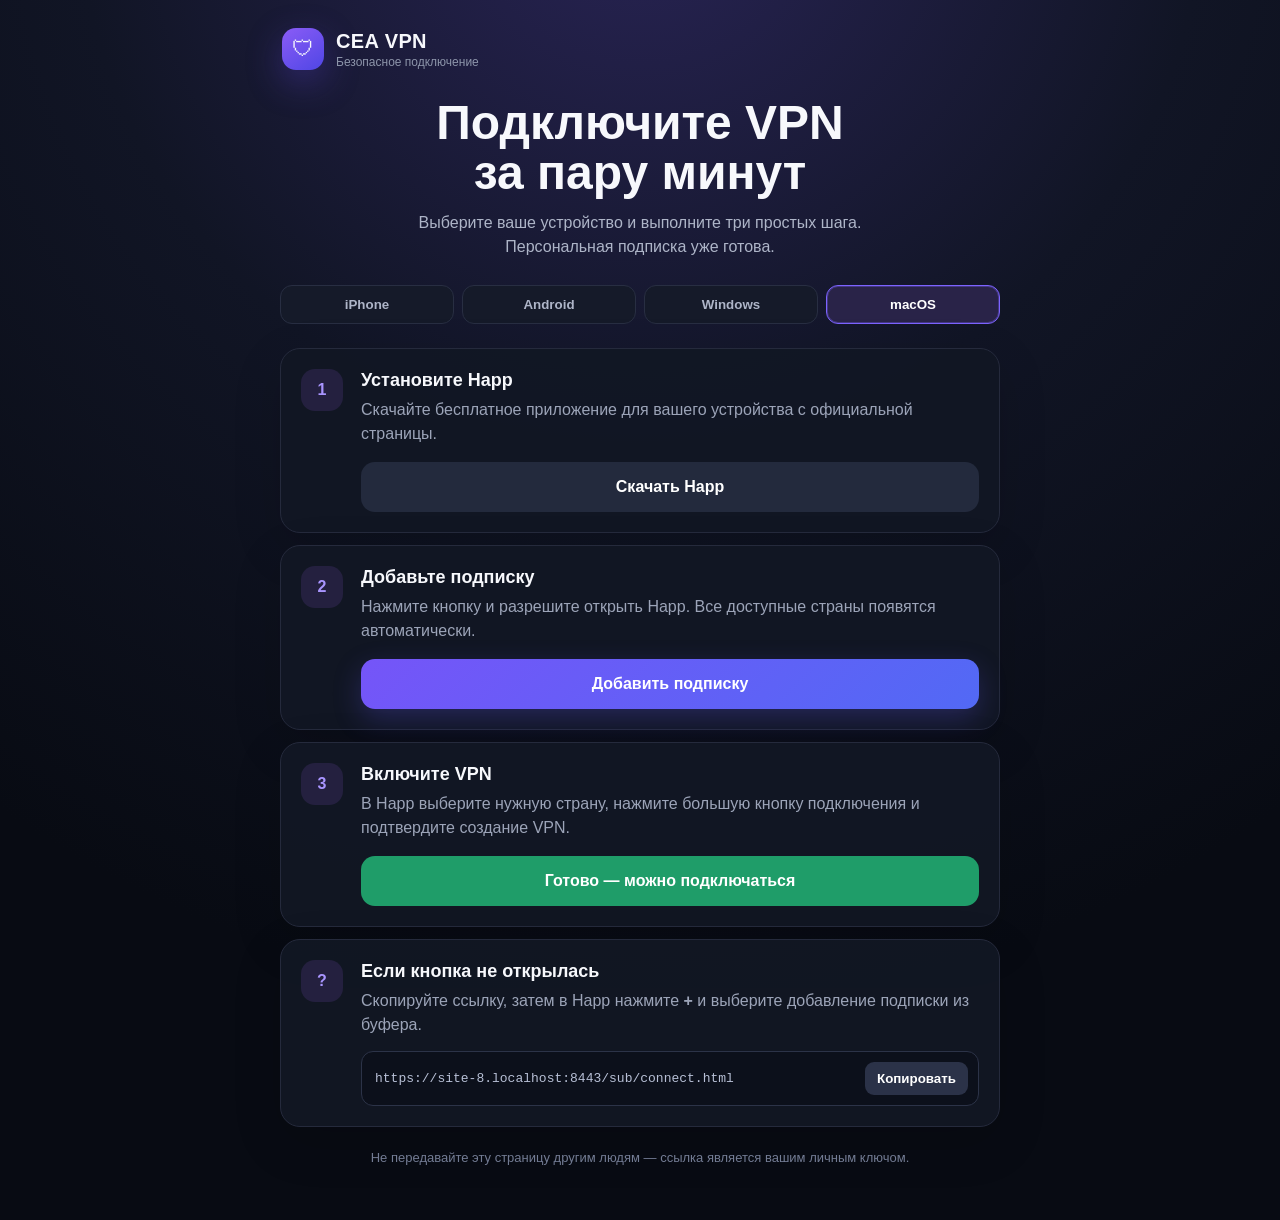
==== deploy/vpn/connect.html @ c3e5015d "Serve VPN setup guide as static page" ====
<!doctype html>
<html lang="ru">
<head>
  <meta charset="utf-8">
  <meta name="viewport" content="width=device-width,initial-scale=1,viewport-fit=cover">
  <meta name="color-scheme" content="dark">
  <title>Подключение CEA VPN</title>
  <style>
    * { box-sizing: border-box; }
    html { background: #080b13; }
    body {
      margin: 0;
      min-height: 100vh;
      padding: 24px 16px 52px;
      color: #f7f8fc;
      font-family: Inter, -apple-system, BlinkMacSystemFont, "Segoe UI", sans-serif;
      background:
        radial-gradient(circle at 50% -10%, #292456 0, #111525 38%, #080b13 76%);
    }
    .shell { width: min(720px, 100%); margin: auto; }
    .brand {
      display: flex;
      align-items: center;
      gap: 12px;
      margin: 4px 2px 28px;
    }
    .mark {
      display: grid;
      place-items: center;
      width: 42px;
      height: 42px;
      border-radius: 14px;
      background: linear-gradient(145deg, #8b5cf6, #4f46e5);
      box-shadow: 0 12px 35px #563fc766;
      font-size: 22px;
    }
    .brand b { font-size: 20px; letter-spacing: .02em; }
    .brand span {
      display: block;
      margin-top: 2px;
      color: #8d95aa;
      font-size: 12px;
    }
    .hero { margin: 0 auto 26px; text-align: center; }
    .hero h1 {
      margin: 0 0 12px;
      font-size: clamp(30px, 8vw, 48px);
      line-height: 1.05;
    }
    .hero p {
      max-width: 540px;
      margin: 0 auto;
      color: #aeb5c8;
      font-size: 16px;
      line-height: 1.5;
    }
    .platforms {
      display: grid;
      grid-template-columns: repeat(4, 1fr);
      gap: 8px;
      margin: 24px 0;
    }
    .platform {
      padding: 11px 7px;
      border: 1px solid #282e42;
      border-radius: 12px;
      background: #151a29;
      color: #aeb5c8;
      font-weight: 700;
      cursor: pointer;
    }
    .platform.active {
      border-color: #7c63ff;
      background: #292348;
      box-shadow: inset 0 0 0 1px #7c63ff55;
      color: #fff;
    }
    .steps { display: grid; gap: 12px; }
    .card {
      display: grid;
      grid-template-columns: 46px 1fr;
      gap: 14px;
      padding: 20px;
      border: 1px solid #252a3c;
      border-radius: 20px;
      background: #121724ee;
      box-shadow: 0 16px 50px #00000024;
    }
    .number {
      display: grid;
      place-items: center;
      width: 42px;
      height: 42px;
      border-radius: 14px;
      background: #24203f;
      color: #a995ff;
      font-weight: 900;
    }
    .content h2 { margin: 1px 0 7px; font-size: 18px; }
    .content p { margin: 0; color: #9ca4b8; line-height: 1.5; }
    .action {
      display: flex;
      align-items: center;
      justify-content: center;
      width: 100%;
      min-height: 50px;
      margin-top: 16px;
      border: 0;
      border-radius: 14px;
      background: linear-gradient(135deg, #7555f8, #5269f5);
      box-shadow: 0 10px 28px #5f56ee42;
      color: white;
      font-size: 16px;
      font-weight: 800;
      text-decoration: none;
      cursor: pointer;
    }
    .action.secondary { background: #232a3d; box-shadow: none; }
    .action.done { background: #1f9d69; box-shadow: none; }
    .manual {
      display: flex;
      align-items: center;
      gap: 8px;
      margin-top: 14px;
      padding: 10px 10px 10px 13px;
      border: 1px solid #2c3348;
      border-radius: 12px;
      background: #0c101b;
    }
    .manual code {
      min-width: 0;
      flex: 1;
      overflow: hidden;
      color: #b8c0d6;
      text-overflow: ellipsis;
      white-space: nowrap;
    }
    .copy {
      padding: 9px 12px;
      border: 0;
      border-radius: 9px;
      background: #2b3248;
      color: #fff;
      font-weight: 700;
      cursor: pointer;
    }
    .hint {
      margin: 22px 10px 0;
      color: #737c94;
      font-size: 13px;
      line-height: 1.45;
      text-align: center;
    }
    @media (max-width: 520px) {
      body { padding: 18px 12px 38px; }
      .brand { margin-bottom: 24px; }
      .platforms { grid-template-columns: repeat(2, 1fr); }
      .card { grid-template-columns: 38px 1fr; gap: 11px; padding: 17px 15px; }
      .number { width: 36px; height: 36px; border-radius: 11px; }
    }
  </style>
</head>
<body>
  <main class="shell">
    <header class="brand">
      <div class="mark">🛡</div>
      <div><b>CEA VPN</b><span>Безопасное подключение</span></div>
    </header>

    <section class="hero">
      <h1>Подключите VPN<br>за пару минут</h1>
      <p>
        Выберите ваше устройство и выполните три простых шага.
        Персональная подписка уже готова.
      </p>
    </section>

    <nav class="platforms" aria-label="Выбор устройства">
      <button class="platform" data-os="ios">iPhone</button>
      <button class="platform" data-os="android">Android</button>
      <button class="platform" data-os="windows">Windows</button>
      <button class="platform" data-os="macos">macOS</button>
    </nav>

    <section class="steps">
      <article class="card">
        <div class="number">1</div>
        <div class="content">
          <h2>Установите Happ</h2>
          <p>
            Скачайте бесплатное приложение для вашего устройства
            с официальной страницы.
          </p>
          <a
            class="action secondary"
            href="https://www.happ.su/main"
            target="_blank"
            rel="noopener noreferrer"
          >Скачать Happ</a>
        </div>
      </article>

      <article class="card">
        <div class="number">2</div>
        <div class="content">
          <h2>Добавьте подписку</h2>
          <p>
            Нажмите кнопку и разрешите открыть Happ.
            Все доступные страны появятся автоматически.
          </p>
          <a class="action" id="add-subscription" href="#">Добавить подписку</a>
        </div>
      </article>

      <article class="card">
        <div class="number">3</div>
        <div class="content">
          <h2>Включите VPN</h2>
          <p>
            В Happ выберите нужную страну, нажмите большую кнопку
            подключения и подтвердите создание VPN.
          </p>
          <div class="action done">Готово — можно подключаться</div>
        </div>
      </article>

      <article class="card">
        <div class="number">?</div>
        <div class="content">
          <h2>Если кнопка не открылась</h2>
          <p>
            Скопируйте ссылку, затем в Happ нажмите <b>+</b>
            и выберите добавление подписки из буфера.
          </p>
          <div class="manual">
            <code id="subscription"></code>
            <button class="copy" id="copy" type="button">Копировать</button>
          </div>
        </div>
      </article>
    </section>

    <p class="hint">
      Не передавайте эту страницу другим людям —
      ссылка является вашим личным ключом.
    </p>
  </main>

  <script>
    const platforms = [...document.querySelectorAll(".platform")];
    const agent = navigator.userAgent.toLowerCase();
    const os = agent.includes("android")
      ? "android"
      : agent.includes("iphone") || agent.includes("ipad")
        ? "ios"
        : agent.includes("win")
          ? "windows"
          : "macos";

    for (const button of platforms) {
      button.classList.toggle("active", button.dataset.os === os);
      button.addEventListener("click", () => {
        for (const item of platforms) item.classList.remove("active");
        button.classList.add("active");
      });
    }

    const token = location.pathname.split("/").filter(Boolean).at(-1);
    const subscriptionUrl =
      `https://${location.hostname}:8443/sub/${encodeURIComponent(token)}`;
    document.getElementById("subscription").textContent = subscriptionUrl;
    document.getElementById("add-subscription").href =
      `happ://add/${subscriptionUrl}`;

    const copy = document.getElementById("copy");
    copy.addEventListener("click", async () => {
      await navigator.clipboard.writeText(subscriptionUrl);
      copy.textContent = "Скопировано";
      setTimeout(() => { copy.textContent = "Копировать"; }, 1800);
    });
  </script>
</body>
</html>
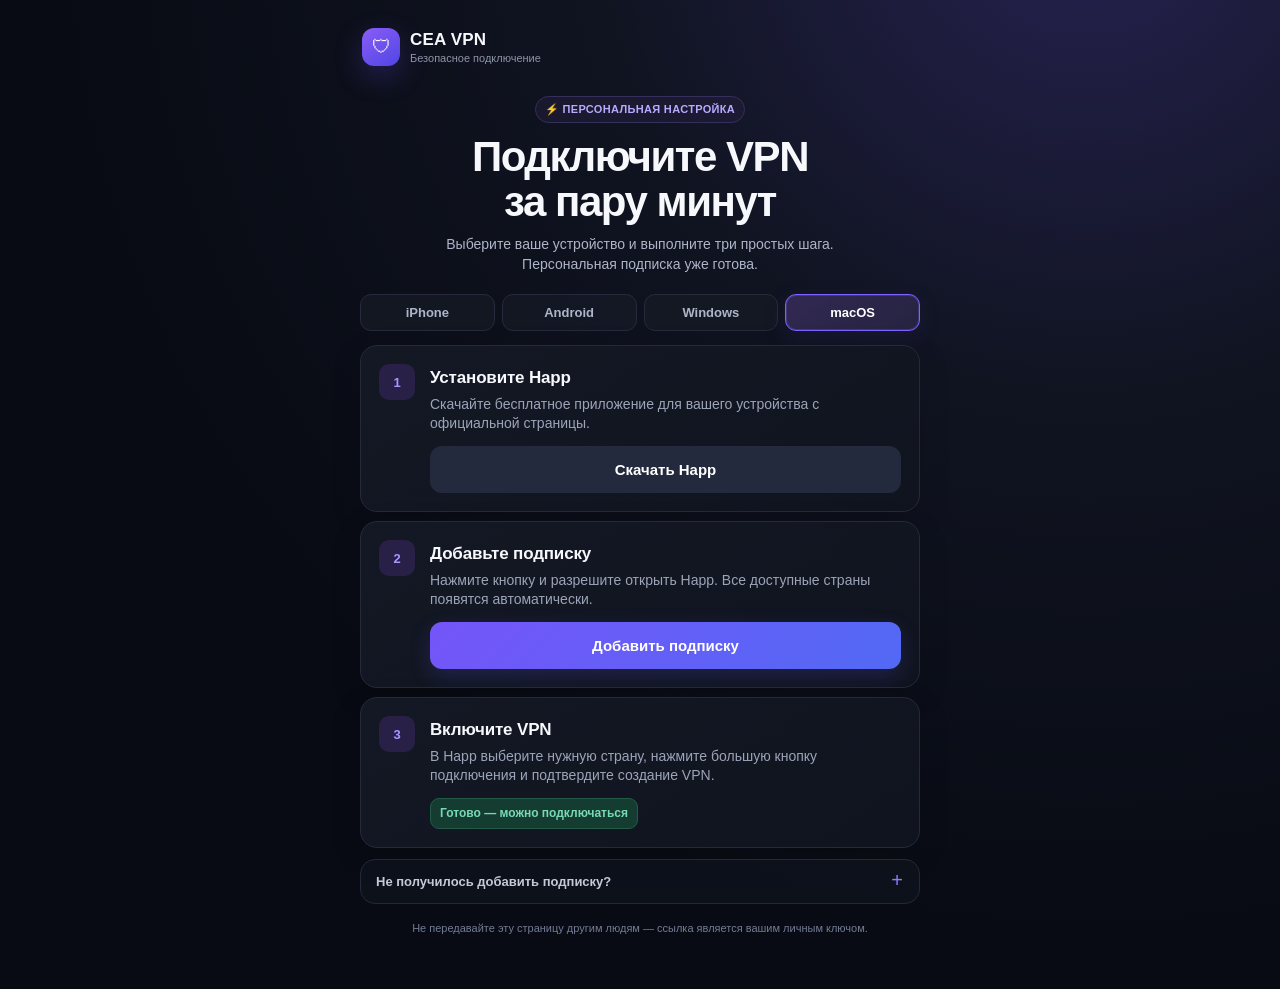
==== commit 9ddbd661: "Polish mobile VPN setup guide" ====
--- a/deploy/vpn/connect.html
+++ b/deploy/vpn/connect.html
@@ -11,152 +11,269 @@
     body {
       margin: 0;
       min-height: 100vh;
-      padding: 24px 16px 52px;
+      padding: max(18px, env(safe-area-inset-top)) 14px
+        max(32px, env(safe-area-inset-bottom));
       color: #f7f8fc;
       font-family: Inter, -apple-system, BlinkMacSystemFont, "Segoe UI", sans-serif;
       background:
-        radial-gradient(circle at 50% -10%, #292456 0, #111525 38%, #080b13 76%);
-    }
-    .shell { width: min(720px, 100%); margin: auto; }
+        radial-gradient(circle at 85% -10%, #262251 0, #101421 32%, #080b13 68%);
+      overflow-x: hidden;
+    }
+    button, a { -webkit-tap-highlight-color: transparent; }
+    .shell {
+      width: 100%;
+      max-width: 560px;
+      min-width: 0;
+      margin: auto;
+    }
     .brand {
       display: flex;
       align-items: center;
-      gap: 12px;
-      margin: 4px 2px 28px;
+      gap: 10px;
+      margin: 0 2px 24px;
     }
     .mark {
       display: grid;
       place-items: center;
-      width: 42px;
-      height: 42px;
-      border-radius: 14px;
+      width: 38px;
+      height: 38px;
+      border-radius: 12px;
       background: linear-gradient(145deg, #8b5cf6, #4f46e5);
-      box-shadow: 0 12px 35px #563fc766;
-      font-size: 22px;
-    }
-    .brand b { font-size: 20px; letter-spacing: .02em; }
+      box-shadow: 0 10px 28px #563fc755;
+      font-size: 19px;
+    }
+    .brand b { font-size: 17px; letter-spacing: .01em; }
     .brand span {
       display: block;
       margin-top: 2px;
       color: #8d95aa;
-      font-size: 12px;
-    }
-    .hero { margin: 0 auto 26px; text-align: center; }
+      font-size: 11px;
+    }
+    .hero { margin: 0 2px 20px; text-align: left; }
+    .eyebrow {
+      display: inline-flex;
+      align-items: center;
+      gap: 6px;
+      margin-bottom: 11px;
+      padding: 6px 9px;
+      border: 1px solid #35305b;
+      border-radius: 999px;
+      background: #211d3a99;
+      color: #b8aaff;
+      font-size: 11px;
+      font-weight: 750;
+      letter-spacing: .03em;
+      text-transform: uppercase;
+    }
     .hero h1 {
-      margin: 0 0 12px;
-      font-size: clamp(30px, 8vw, 48px);
-      line-height: 1.05;
+      margin: 0 0 9px;
+      font-size: clamp(29px, 9vw, 42px);
+      line-height: 1.08;
+      letter-spacing: -.035em;
     }
     .hero p {
-      max-width: 540px;
-      margin: 0 auto;
+      max-width: 470px;
+      margin: 0;
       color: #aeb5c8;
-      font-size: 16px;
-      line-height: 1.5;
+      font-size: 14px;
+      line-height: 1.45;
     }
     .platforms {
       display: grid;
-      grid-template-columns: repeat(4, 1fr);
-      gap: 8px;
-      margin: 24px 0;
+      grid-template-columns: repeat(2, minmax(0, 1fr));
+      gap: 7px;
+      margin: 18px 0 14px;
     }
     .platform {
-      padding: 11px 7px;
-      border: 1px solid #282e42;
-      border-radius: 12px;
-      background: #151a29;
+      min-width: 0;
+      padding: 10px 7px;
+      border: 1px solid #252b3d;
+      border-radius: 11px;
+      background: #141925cc;
       color: #aeb5c8;
-      font-weight: 700;
+      font-size: 13px;
+      font-weight: 720;
       cursor: pointer;
     }
     .platform.active {
       border-color: #7c63ff;
-      background: #292348;
-      box-shadow: inset 0 0 0 1px #7c63ff55;
+      background: linear-gradient(145deg, #322953, #252340);
+      box-shadow: inset 0 0 0 1px #7c63ff44, 0 8px 24px #49359c22;
       color: #fff;
     }
-    .steps { display: grid; gap: 12px; }
+    .steps {
+      position: relative;
+      display: grid;
+      gap: 9px;
+      min-width: 0;
+    }
     .card {
       display: grid;
-      grid-template-columns: 46px 1fr;
-      gap: 14px;
-      padding: 20px;
-      border: 1px solid #252a3c;
-      border-radius: 20px;
-      background: #121724ee;
-      box-shadow: 0 16px 50px #00000024;
+      grid-template-columns: 34px minmax(0, 1fr);
+      gap: 11px;
+      width: 100%;
+      min-width: 0;
+      padding: 15px;
+      border: 1px solid #242a3a;
+      border-radius: 17px;
+      background: linear-gradient(145deg, #141925ee, #10141fee);
+      box-shadow: 0 10px 32px #00000020;
+      overflow: hidden;
     }
     .number {
       display: grid;
       place-items: center;
-      width: 42px;
-      height: 42px;
-      border-radius: 14px;
-      background: #24203f;
+      width: 32px;
+      height: 32px;
+      border-radius: 10px;
+      background: #282047;
       color: #a995ff;
-      font-weight: 900;
-    }
-    .content h2 { margin: 1px 0 7px; font-size: 18px; }
-    .content p { margin: 0; color: #9ca4b8; line-height: 1.5; }
+      font-size: 13px;
+      font-weight: 850;
+    }
+    .content {
+      min-width: 0;
+      overflow-wrap: anywhere;
+    }
+    .content h2 {
+      margin: 3px 0 6px;
+      font-size: 16px;
+      line-height: 1.25;
+      letter-spacing: -.01em;
+    }
+    .content p {
+      margin: 0;
+      color: #9ca4b8;
+      font-size: 13px;
+      line-height: 1.42;
+    }
     .action {
       display: flex;
       align-items: center;
       justify-content: center;
       width: 100%;
-      min-height: 50px;
-      margin-top: 16px;
+      min-width: 0;
+      min-height: 44px;
+      margin-top: 12px;
+      padding: 10px 12px;
       border: 0;
-      border-radius: 14px;
+      border-radius: 12px;
       background: linear-gradient(135deg, #7555f8, #5269f5);
-      box-shadow: 0 10px 28px #5f56ee42;
+      box-shadow: 0 8px 22px #5f56ee32;
       color: white;
-      font-size: 16px;
-      font-weight: 800;
+      font-size: 14px;
+      font-weight: 780;
+      line-height: 1.2;
+      text-align: center;
       text-decoration: none;
       cursor: pointer;
     }
     .action.secondary { background: #232a3d; box-shadow: none; }
-    .action.done { background: #1f9d69; box-shadow: none; }
+    .action.done {
+      display: inline-flex;
+      width: auto;
+      min-height: 0;
+      padding: 7px 9px;
+      border: 1px solid #245a48;
+      border-radius: 9px;
+      background: #153c31;
+      box-shadow: none;
+      color: #78d9b5;
+      font-size: 12px;
+    }
+    .fallback {
+      margin-top: 2px;
+      border: 1px solid #23293a;
+      border-radius: 15px;
+      background: #10141eaa;
+      overflow: hidden;
+    }
+    .fallback summary {
+      position: relative;
+      padding: 14px 42px 14px 15px;
+      color: #c4c9d8;
+      font-size: 13px;
+      font-weight: 720;
+      list-style: none;
+      cursor: pointer;
+    }
+    .fallback summary::-webkit-details-marker { display: none; }
+    .fallback summary::after {
+      position: absolute;
+      top: 50%;
+      right: 16px;
+      content: "+";
+      color: #8e7bff;
+      font-size: 20px;
+      font-weight: 500;
+      transform: translateY(-52%);
+    }
+    .fallback[open] summary::after { content: "−"; }
+    .fallback-body {
+      min-width: 0;
+      padding: 0 15px 15px;
+    }
+    .fallback-body p {
+      margin: 0;
+      color: #929aad;
+      font-size: 12px;
+      line-height: 1.45;
+    }
     .manual {
       display: flex;
       align-items: center;
       gap: 8px;
-      margin-top: 14px;
-      padding: 10px 10px 10px 13px;
+      width: 100%;
+      min-width: 0;
+      margin-top: 11px;
+      padding: 8px 8px 8px 10px;
       border: 1px solid #2c3348;
-      border-radius: 12px;
+      border-radius: 10px;
       background: #0c101b;
+      overflow: hidden;
     }
     .manual code {
       min-width: 0;
       flex: 1;
       overflow: hidden;
       color: #b8c0d6;
+      font-size: 10px;
       text-overflow: ellipsis;
       white-space: nowrap;
     }
     .copy {
-      padding: 9px 12px;
+      flex: 0 0 auto;
+      padding: 8px 9px;
       border: 0;
-      border-radius: 9px;
+      border-radius: 8px;
       background: #2b3248;
       color: #fff;
-      font-weight: 700;
+      font-size: 11px;
+      font-weight: 720;
       cursor: pointer;
     }
     .hint {
-      margin: 22px 10px 0;
+      margin: 17px 12px 0;
       color: #737c94;
-      font-size: 13px;
+      font-size: 11px;
       line-height: 1.45;
       text-align: center;
     }
-    @media (max-width: 520px) {
-      body { padding: 18px 12px 38px; }
-      .brand { margin-bottom: 24px; }
-      .platforms { grid-template-columns: repeat(2, 1fr); }
-      .card { grid-template-columns: 38px 1fr; gap: 11px; padding: 17px 15px; }
-      .number { width: 36px; height: 36px; border-radius: 11px; }
+    @media (min-width: 560px) {
+      body { padding: 28px 18px 52px; }
+      .brand { margin-bottom: 30px; }
+      .hero { text-align: center; }
+      .hero p { margin: 0 auto; }
+      .platforms { grid-template-columns: repeat(4, minmax(0, 1fr)); }
+      .card {
+        grid-template-columns: 38px minmax(0, 1fr);
+        gap: 13px;
+        padding: 18px;
+      }
+      .number { width: 36px; height: 36px; }
+      .content h2 { font-size: 17px; }
+      .content p { font-size: 14px; }
+      .action { min-height: 47px; font-size: 15px; }
     }
   </style>
 </head>
@@ -168,6 +285,7 @@
     </header>
 
     <section class="hero">
+      <div class="eyebrow">⚡ Персональная настройка</div>
       <h1>Подключите VPN<br>за пару минут</h1>
       <p>
         Выберите ваше устройство и выполните три простых шага.
@@ -224,10 +342,9 @@
         </div>
       </article>
 
-      <article class="card">
-        <div class="number">?</div>
-        <div class="content">
-          <h2>Если кнопка не открылась</h2>
+      <details class="fallback">
+        <summary>Не получилось добавить подписку?</summary>
+        <div class="fallback-body">
           <p>
             Скопируйте ссылку, затем в Happ нажмите <b>+</b>
             и выберите добавление подписки из буфера.
@@ -237,7 +354,7 @@
             <button class="copy" id="copy" type="button">Копировать</button>
           </div>
         </div>
-      </article>
+      </details>
     </section>
 
     <p class="hint">
